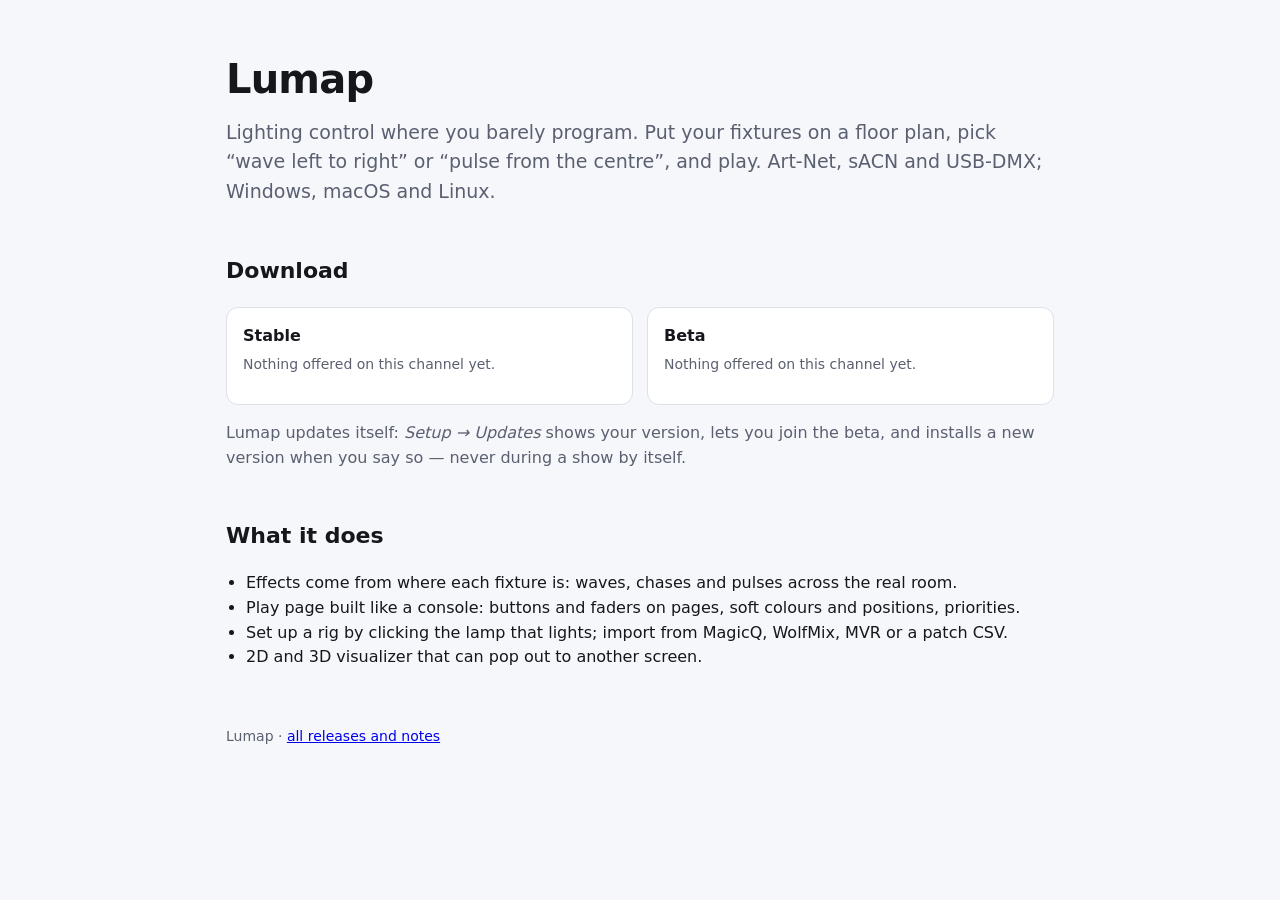
==== site/index.html @ dc2dab62 "The Lumap update site and channels Co-Authored-By: Claude Opus 5.5 <noreply@anthropic.com>" ====
<!doctype html>
<html lang="en">
<head>
<meta charset="utf-8">
<meta name="viewport" content="width=device-width, initial-scale=1">
<title>Lumap — lighting that follows the room</title>
<meta name="description" content="Lumap: spatial lighting control. Place your fixtures on a floor plan, pick an effect, play.">
<style>
  :root { --bg: #0b0c0f; --panel: #14161b; --border: #262a33; --text: #e8eaf0; --muted: #9aa0ad; --accent: #7b8cff; }
  @media (prefers-color-scheme: light) { :root { --bg: #f6f7fb; --panel: #ffffff; --border: #dde0e8; --text: #15171c; --muted: #5a6070; --accent: #4757e6; } }
  * { box-sizing: border-box; }
  body { margin: 0; background: var(--bg); color: var(--text); font: 16px/1.55 system-ui, -apple-system, "Segoe UI", sans-serif; }
  main { max-width: 860px; margin: 0 auto; padding: 48px 16px 64px; }
  h1 { font-size: 40px; margin: 0 0 8px; letter-spacing: -0.02em; }
  h2 { margin-top: 48px; font-size: 22px; }
  p.lead { color: var(--muted); font-size: 19px; margin: 0 0 28px; }
  .cards { display: grid; grid-template-columns: repeat(auto-fit, minmax(230px, 1fr)); gap: 14px; }
  .card { background: var(--panel); border: 1px solid var(--border); border-radius: 12px; padding: 16px; }
  .card h3 { margin: 0 0 6px; font-size: 16px; }
  .card .ver { color: var(--muted); font-size: 14px; margin-bottom: 12px; }
  a.button { display: inline-block; background: var(--accent); color: #fff; text-decoration: none; padding: 8px 14px; border-radius: 8px; font-weight: 600; margin: 4px 6px 0 0; font-size: 14px; }
  a.button.quiet { background: transparent; color: var(--accent); border: 1px solid var(--accent); }
  ul { padding-left: 20px; }
  .muted { color: var(--muted); }
  footer { margin-top: 56px; color: var(--muted); font-size: 14px; }
</style>
</head>
<body>
<main>
  <h1>Lumap</h1>
  <p class="lead">Lighting control where you barely program. Put your fixtures on a floor plan, pick “wave left to right” or “pulse from the centre”, and play. Art-Net, sACN and USB-DMX; Windows, macOS and Linux.</p>

  <h2 id="download">Download</h2>
  <div class="cards" id="channels">
    <div class="card"><h3>Stable</h3><div class="ver" data-channel="stable">Loading…</div></div>
    <div class="card"><h3>Beta</h3><div class="ver" data-channel="beta">Loading…</div></div>
  </div>
  <p class="muted">Lumap updates itself: <em>Setup → Updates</em> shows your version, lets you join the beta, and installs a new version when you say so — never during a show by itself.</p>

  <h2>What it does</h2>
  <ul>
    <li>Effects come from where each fixture is: waves, chases and pulses across the real room.</li>
    <li>Play page built like a console: buttons and faders on pages, soft colours and positions, priorities.</li>
    <li>Set up a rig by clicking the lamp that lights; import from MagicQ, WolfMix, MVR or a patch CSV.</li>
    <li>2D and 3D visualizer that can pop out to another screen.</li>
  </ul>

  <footer>Lumap · <a href="https://github.com/IbeVdV/lumap-releases/releases">all releases and notes</a></footer>
</main>
<script>
  // What each channel offers now, from the manifests this site publishes.
  for (const el of document.querySelectorAll("[data-channel]")) {
    const channel = el.dataset.channel;
    fetch(`updates/${channel}.json`, { cache: "no-store" })
      .then((r) => (r.ok ? r.json() : Promise.reject()))
      .then((m) => {
        const v = String(m.version).replace(/^v/, "");
        const tag = `v${v}`;
        el.innerHTML = "";
        el.append(`Version ${v}`);
        const links = document.createElement("div");
        links.innerHTML = `<a class="button" href="https://github.com/IbeVdV/lumap-releases/releases/tag/${tag}">Downloads</a>`;
        el.after(links);
      })
      .catch(() => (el.textContent = "Nothing offered on this channel yet."));
  }
</script>
</body>
</html>
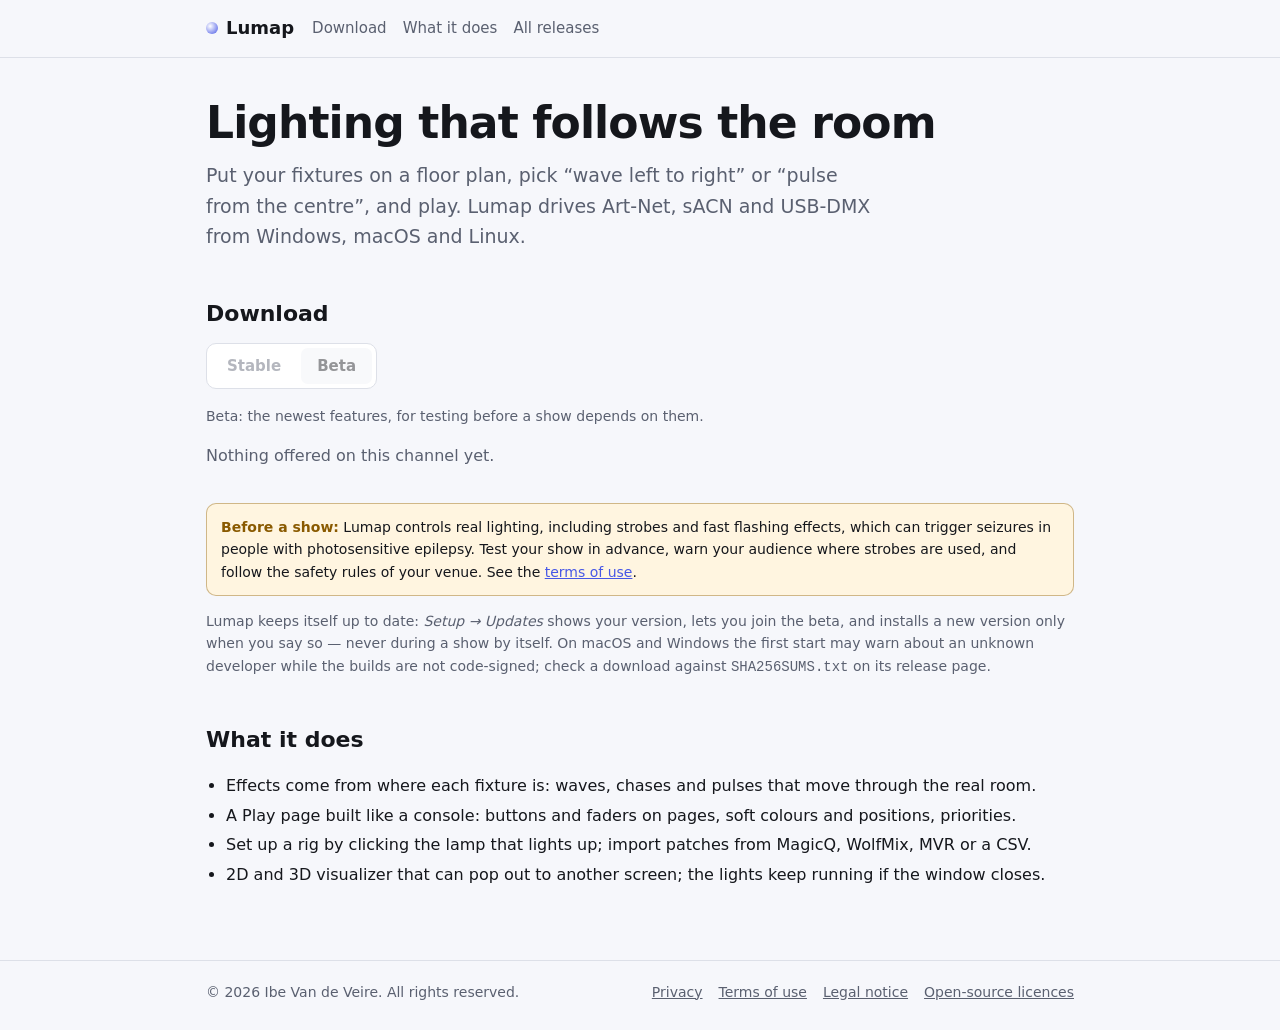
==== commit 453f7fb4: "Site: download buttons per OS and legal pages The front page offers the installers of the version ea" ====
--- a/site/index.html
+++ b/site/index.html
@@ -3,67 +3,108 @@
 <head>
 <meta charset="utf-8">
 <meta name="viewport" content="width=device-width, initial-scale=1">
-<title>Lumap — lighting that follows the room</title>
-<meta name="description" content="Lumap: spatial lighting control. Place your fixtures on a floor plan, pick an effect, play.">
-<style>
-  :root { --bg: #0b0c0f; --panel: #14161b; --border: #262a33; --text: #e8eaf0; --muted: #9aa0ad; --accent: #7b8cff; }
-  @media (prefers-color-scheme: light) { :root { --bg: #f6f7fb; --panel: #ffffff; --border: #dde0e8; --text: #15171c; --muted: #5a6070; --accent: #4757e6; } }
-  * { box-sizing: border-box; }
-  body { margin: 0; background: var(--bg); color: var(--text); font: 16px/1.55 system-ui, -apple-system, "Segoe UI", sans-serif; }
-  main { max-width: 860px; margin: 0 auto; padding: 48px 16px 64px; }
-  h1 { font-size: 40px; margin: 0 0 8px; letter-spacing: -0.02em; }
-  h2 { margin-top: 48px; font-size: 22px; }
-  p.lead { color: var(--muted); font-size: 19px; margin: 0 0 28px; }
-  .cards { display: grid; grid-template-columns: repeat(auto-fit, minmax(230px, 1fr)); gap: 14px; }
-  .card { background: var(--panel); border: 1px solid var(--border); border-radius: 12px; padding: 16px; }
-  .card h3 { margin: 0 0 6px; font-size: 16px; }
-  .card .ver { color: var(--muted); font-size: 14px; margin-bottom: 12px; }
-  a.button { display: inline-block; background: var(--accent); color: #fff; text-decoration: none; padding: 8px 14px; border-radius: 8px; font-weight: 600; margin: 4px 6px 0 0; font-size: 14px; }
-  a.button.quiet { background: transparent; color: var(--accent); border: 1px solid var(--accent); }
-  ul { padding-left: 20px; }
-  .muted { color: var(--muted); }
-  footer { margin-top: 56px; color: var(--muted); font-size: 14px; }
-</style>
+<title>Lumap — download</title>
+<meta name="description" content="Lumap: lighting control where you barely program. Download for Windows, macOS and Linux.">
+<link rel="stylesheet" href="style.css">
 </head>
 <body>
-<main>
-  <h1>Lumap</h1>
-  <p class="lead">Lighting control where you barely program. Put your fixtures on a floor plan, pick “wave left to right” or “pulse from the centre”, and play. Art-Net, sACN and USB-DMX; Windows, macOS and Linux.</p>
+<header class="top"><div class="wrap">
+  <a class="brand" href="./">Lumap</a>
+  <nav><a href="#download">Download</a><a href="#about">What it does</a><a href="https://github.com/IbeVdV/lumap-releases/releases">All releases</a></nav>
+</div></header>
+
+<main class="wrap">
+  <h1>Lighting that follows the room</h1>
+  <p class="lead">Put your fixtures on a floor plan, pick “wave left to right” or “pulse from the centre”, and play. Lumap drives Art-Net, sACN and USB-DMX from Windows, macOS and Linux.</p>
 
   <h2 id="download">Download</h2>
-  <div class="cards" id="channels">
-    <div class="card"><h3>Stable</h3><div class="ver" data-channel="stable">Loading…</div></div>
-    <div class="card"><h3>Beta</h3><div class="ver" data-channel="beta">Loading…</div></div>
+  <div class="tabs" role="tablist" aria-label="Version">
+    <button type="button" role="tab" id="tab-stable" aria-selected="false">Stable</button>
+    <button type="button" role="tab" id="tab-beta" aria-selected="false">Beta</button>
   </div>
-  <p class="muted">Lumap updates itself: <em>Setup → Updates</em> shows your version, lets you join the beta, and installs a new version when you say so — never during a show by itself.</p>
+  <div id="channel-note" class="muted small"></div>
+  <div class="oses" id="oses"><p class="muted">Loading…</p></div>
+  <p class="release-meta" id="release-meta"></p>
 
-  <h2>What it does</h2>
-  <ul>
-    <li>Effects come from where each fixture is: waves, chases and pulses across the real room.</li>
-    <li>Play page built like a console: buttons and faders on pages, soft colours and positions, priorities.</li>
-    <li>Set up a rig by clicking the lamp that lights; import from MagicQ, WolfMix, MVR or a patch CSV.</li>
-    <li>2D and 3D visualizer that can pop out to another screen.</li>
+  <div class="notice" role="note">
+    <strong>Before a show:</strong> Lumap controls real lighting, including strobes and fast flashing effects, which can trigger seizures in people with photosensitive epilepsy. Test your show in advance, warn your audience where strobes are used, and follow the safety rules of your venue. See the <a href="terms.html">terms of use</a>.
+  </div>
+
+  <p class="muted small">Lumap keeps itself up to date: <em>Setup → Updates</em> shows your version, lets you join the beta, and installs a new version only when you say so — never during a show by itself. On macOS and Windows the first start may warn about an unknown developer while the builds are not code-signed; check a download against <code>SHA256SUMS.txt</code> on its release page.</p>
+
+  <h2 id="about">What it does</h2>
+  <ul class="features">
+    <li>Effects come from where each fixture is: waves, chases and pulses that move through the real room.</li>
+    <li>A Play page built like a console: buttons and faders on pages, soft colours and positions, priorities.</li>
+    <li>Set up a rig by clicking the lamp that lights up; import patches from MagicQ, WolfMix, MVR or a CSV.</li>
+    <li>2D and 3D visualizer that can pop out to another screen; the lights keep running if the window closes.</li>
   </ul>
+</main>
 
-  <footer>Lumap · <a href="https://github.com/IbeVdV/lumap-releases/releases">all releases and notes</a></footer>
-</main>
+<footer class="bottom"><div class="wrap">
+  <span>© 2026 Ibe Van de Veire. All rights reserved.</span>
+  <nav><a href="privacy.html">Privacy</a><a href="terms.html">Terms of use</a><a href="legal.html">Legal notice</a><a href="licenses.html">Open-source licences</a></nav>
+</div></footer>
+
 <script>
-  // What each channel offers now, from the manifests this site publishes.
-  for (const el of document.querySelectorAll("[data-channel]")) {
-    const channel = el.dataset.channel;
-    fetch(`updates/${channel}.json`, { cache: "no-store" })
-      .then((r) => (r.ok ? r.json() : Promise.reject()))
-      .then((m) => {
-        const v = String(m.version).replace(/^v/, "");
-        const tag = `v${v}`;
-        el.innerHTML = "";
-        el.append(`Version ${v}`);
-        const links = document.createElement("div");
-        links.innerHTML = `<a class="button" href="https://github.com/IbeVdV/lumap-releases/releases/tag/${tag}">Downloads</a>`;
-        el.after(links);
-      })
-      .catch(() => (el.textContent = "Nothing offered on this channel yet."));
+  // The downloads of the version each channel offers (updates/<channel>-files.json, written by the
+  // site build from the release the channel points at).
+  const OS = [
+    { id: "windows", name: "Windows", note: "Windows 10 and 11, 64-bit", files: [[/_x64-setup\.exe$/, "Installer (.exe)"], [/\.msi$/, "MSI package"]] },
+    { id: "mac-arm", name: "macOS · Apple silicon", note: "M1 and newer, macOS 11+", files: [[/_aarch64\.dmg$/, "Disk image (.dmg)"]] },
+    { id: "mac-intel", name: "macOS · Intel", note: "Intel Macs, macOS 11+", files: [[/_x64\.dmg$/, "Disk image (.dmg)"]] },
+    { id: "linux", name: "Linux", note: "64-bit; the AppImage updates itself", files: [[/\.AppImage$/, "AppImage"], [/\.deb$/, "Debian / Ubuntu (.deb)"], [/\.rpm$/, "Fedora / openSUSE (.rpm)"]] },
+  ];
+  const ua = navigator.userAgent;
+  // A browser does not tell Apple silicon from Intel: both Mac cards are marked.
+  const yours = /Windows/.test(ua) ? "windows" : /Mac/.test(ua) ? "mac" : /Linux|X11/.test(ua) && !/Android/.test(ua) ? "linux" : null;
+  const mb = (n) => `${(n / 1048576).toFixed(n > 10485760 ? 0 : 1)} MB`;
+  const get = (path) => fetch(path, { cache: "no-store" }).then((r) => (r.ok ? r.json() : null)).catch(() => null);
+  const channels = {};
+
+  function show(channel) {
+    for (const c of ["stable", "beta"]) document.getElementById(`tab-${c}`).setAttribute("aria-selected", String(c === channel));
+    const offer = channels[channel];
+    const box = document.getElementById("oses");
+    const meta = document.getElementById("release-meta");
+    document.getElementById("channel-note").textContent = channel === "beta" ? "Beta: the newest features, for testing before a show depends on them." : "Stable: released for shows.";
+    box.innerHTML = "";
+    if (!offer) {
+      box.innerHTML = `<p class="muted">Nothing offered on this channel yet.</p>`;
+      meta.textContent = "";
+      return;
+    }
+    const mine = (os) => !!yours && os.id.startsWith(yours);
+    const order = [...OS].sort((a, b) => mine(b) - mine(a));
+    for (const os of order) {
+      const card = document.createElement("div");
+      card.className = `os${mine(os) ? " yours" : ""}`;
+      card.innerHTML = `<h3>${os.name}${mine(os) ? '<span class="tag">your system</span>' : ""}</h3><div class="muted small">${os.note}</div>`;
+      let first = true;
+      for (const [pattern, label] of os.files) {
+        const f = offer.files.find((x) => pattern.test(x.name));
+        if (!f) continue;
+        const a = document.createElement("a");
+        a.className = first ? "button" : "button quiet";
+        a.href = f.url;
+        a.innerHTML = `${label} <span class="size">· ${mb(f.size)}</span>`;
+        card.append(a);
+        first = false;
+      }
+      if (!first) box.append(card);
+    }
+    const sums = offer.files.find((x) => x.name === "SHA256SUMS.txt");
+    meta.innerHTML = `Version ${offer.version}${offer.date ? ` · ${new Date(offer.date).toLocaleDateString()}` : ""} · <a href="${offer.page}">release notes</a>${sums ? ` · <a href="${sums.url}">SHA256SUMS.txt</a>` : ""}`;
   }
+
+  Promise.all(["stable", "beta"].map((c) => get(`updates/${c}-files.json`).then((f) => (channels[c] = f)))).then(() => {
+    for (const c of ["stable", "beta"]) {
+      const tab = document.getElementById(`tab-${c}`);
+      tab.disabled = !channels[c];
+      tab.onclick = () => show(c);
+    }
+    show(channels.stable ? "stable" : "beta");
+  });
 </script>
 </body>
 </html>
--- a/site/style.css
+++ b/site/style.css
@@ -0,0 +1,61 @@
+:root {
+  --bg: #0b0c0f; --panel: #14161b; --panel-2: #1b1e25; --border: #262a33; --text: #e8eaf0; --muted: #9aa0ad;
+  --accent: #7b8cff; --accent-text: #ffffff; --warn: #e0a030; --warn-bg: #2a2214;
+}
+@media (prefers-color-scheme: light) {
+  :root { --bg: #f6f7fb; --panel: #ffffff; --panel-2: #f0f2f7; --border: #dde0e8; --text: #15171c; --muted: #5a6070; --accent: #4757e6; --warn: #8a5a00; --warn-bg: #fff5e0; }
+}
+* { box-sizing: border-box; }
+html { -webkit-text-size-adjust: 100%; }
+body { margin: 0; background: var(--bg); color: var(--text); font: 16px/1.6 system-ui, -apple-system, "Segoe UI", Roboto, sans-serif; }
+a { color: var(--accent); }
+header.top { border-bottom: 1px solid var(--border); }
+header.top .wrap { display: flex; align-items: center; gap: 18px; padding-top: 14px; padding-bottom: 14px; flex-wrap: wrap; }
+header.top .brand { font-weight: 700; font-size: 18px; color: var(--text); text-decoration: none; display: flex; align-items: center; gap: 8px; }
+header.top .brand::before { content: ""; width: 12px; height: 12px; border-radius: 50%; background: radial-gradient(circle at 35% 35%, #fff, var(--accent)); }
+header.top nav { display: flex; gap: 16px; font-size: 15px; flex-wrap: wrap; }
+header.top nav a { color: var(--muted); text-decoration: none; }
+header.top nav a:hover { color: var(--text); }
+.wrap { max-width: 900px; margin: 0 auto; padding-left: 16px; padding-right: 16px; }
+main { padding-top: 40px; padding-bottom: 56px; }
+h1 { font-size: clamp(30px, 6vw, 44px); line-height: 1.15; margin: 0 0 12px; letter-spacing: -0.02em; }
+h2 { font-size: 22px; margin: 44px 0 12px; }
+h3 { font-size: 17px; margin: 24px 0 6px; }
+.lead { color: var(--muted); font-size: 19px; margin: 0 0 28px; max-width: 680px; }
+.muted { color: var(--muted); }
+.small { font-size: 14px; }
+.tabs { display: inline-flex; gap: 4px; padding: 4px; background: var(--panel); border: 1px solid var(--border); border-radius: 10px; margin-bottom: 16px; }
+.tabs button { font: inherit; font-size: 15px; font-weight: 600; border: 0; background: transparent; color: var(--muted); padding: 6px 16px; border-radius: 7px; cursor: pointer; }
+.tabs button[aria-selected="true"] { background: var(--panel-2); color: var(--text); }
+.tabs button:disabled { opacity: 0.45; cursor: default; }
+.oses { display: grid; grid-template-columns: repeat(auto-fit, minmax(min(100%, 340px), 1fr)); gap: 12px; }
+.os { background: var(--panel); border: 1px solid var(--border); border-radius: 12px; padding: 16px; display: flex; flex-direction: column; gap: 10px; }
+.os.yours { border-color: var(--accent); box-shadow: 0 0 0 1px var(--accent); }
+.os h3 { margin: 0; font-size: 16px; display: flex; justify-content: space-between; align-items: baseline; gap: 8px; }
+.os h3 .tag { font-size: 12px; font-weight: 600; color: var(--accent); }
+a.button { display: block; text-align: center; background: var(--accent); color: var(--accent-text); text-decoration: none; padding: 10px 14px; border-radius: 9px; font-weight: 600; font-size: 15px; }
+a.button.quiet { background: transparent; color: var(--accent); border: 1px solid var(--border); font-weight: 500; }
+a.button .size { font-weight: 400; opacity: 0.8; font-size: 13px; }
+.release-meta { margin: 14px 0 0; font-size: 14px; color: var(--muted); }
+.notice { margin-top: 18px; padding: 12px 14px; border-radius: 10px; background: var(--warn-bg); border: 1px solid color-mix(in srgb, var(--warn) 40%, transparent); font-size: 14px; }
+.notice strong { color: var(--warn); }
+ul.features { padding-left: 20px; }
+ul.features li { margin: 4px 0; }
+article h2 { margin-top: 36px; }
+article p, article li { max-width: 72ch; }
+table { width: 100%; border-collapse: collapse; font-size: 14px; }
+th, td { text-align: left; padding: 6px 8px; border-bottom: 1px solid var(--border); vertical-align: top; }
+th { color: var(--muted); font-weight: 600; position: sticky; top: 0; background: var(--bg); }
+td.license { white-space: nowrap; }
+input.filter { font: inherit; width: 100%; max-width: 360px; padding: 8px 10px; border-radius: 8px; border: 1px solid var(--border); background: var(--panel); color: var(--text); margin: 8px 0 12px; }
+footer.bottom { border-top: 1px solid var(--border); color: var(--muted); font-size: 14px; }
+footer.bottom .wrap { padding-top: 20px; padding-bottom: 28px; display: flex; flex-wrap: wrap; gap: 8px 18px; justify-content: space-between; }
+footer.bottom nav { display: flex; flex-wrap: wrap; gap: 6px 16px; }
+footer.bottom a { color: var(--muted); }
+@media (max-width: 600px) {
+  th:nth-child(4), td:nth-child(4) { display: none; }
+  table { table-layout: fixed; }
+  th:nth-child(1) { width: 45%; } th:nth-child(2) { width: 20%; }
+  td { overflow-wrap: anywhere; }
+  td.license { white-space: normal; }
+}
